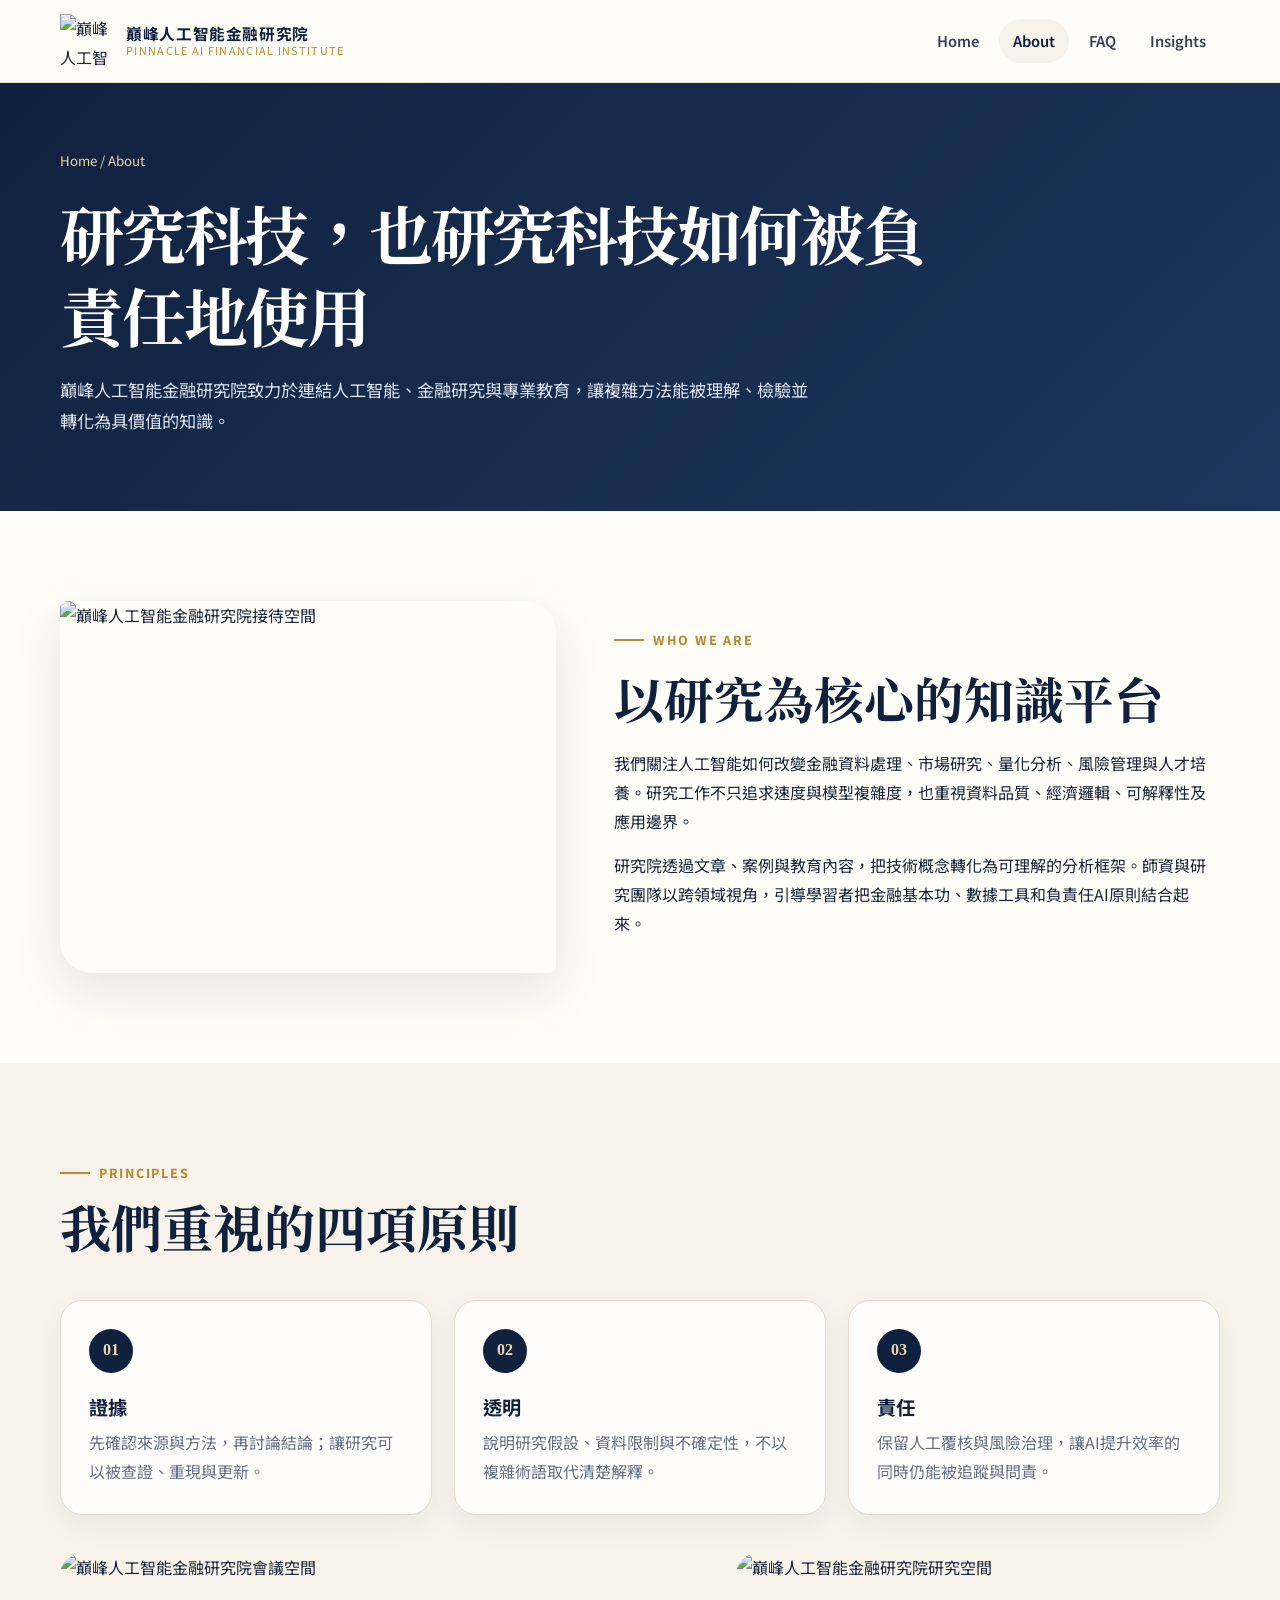
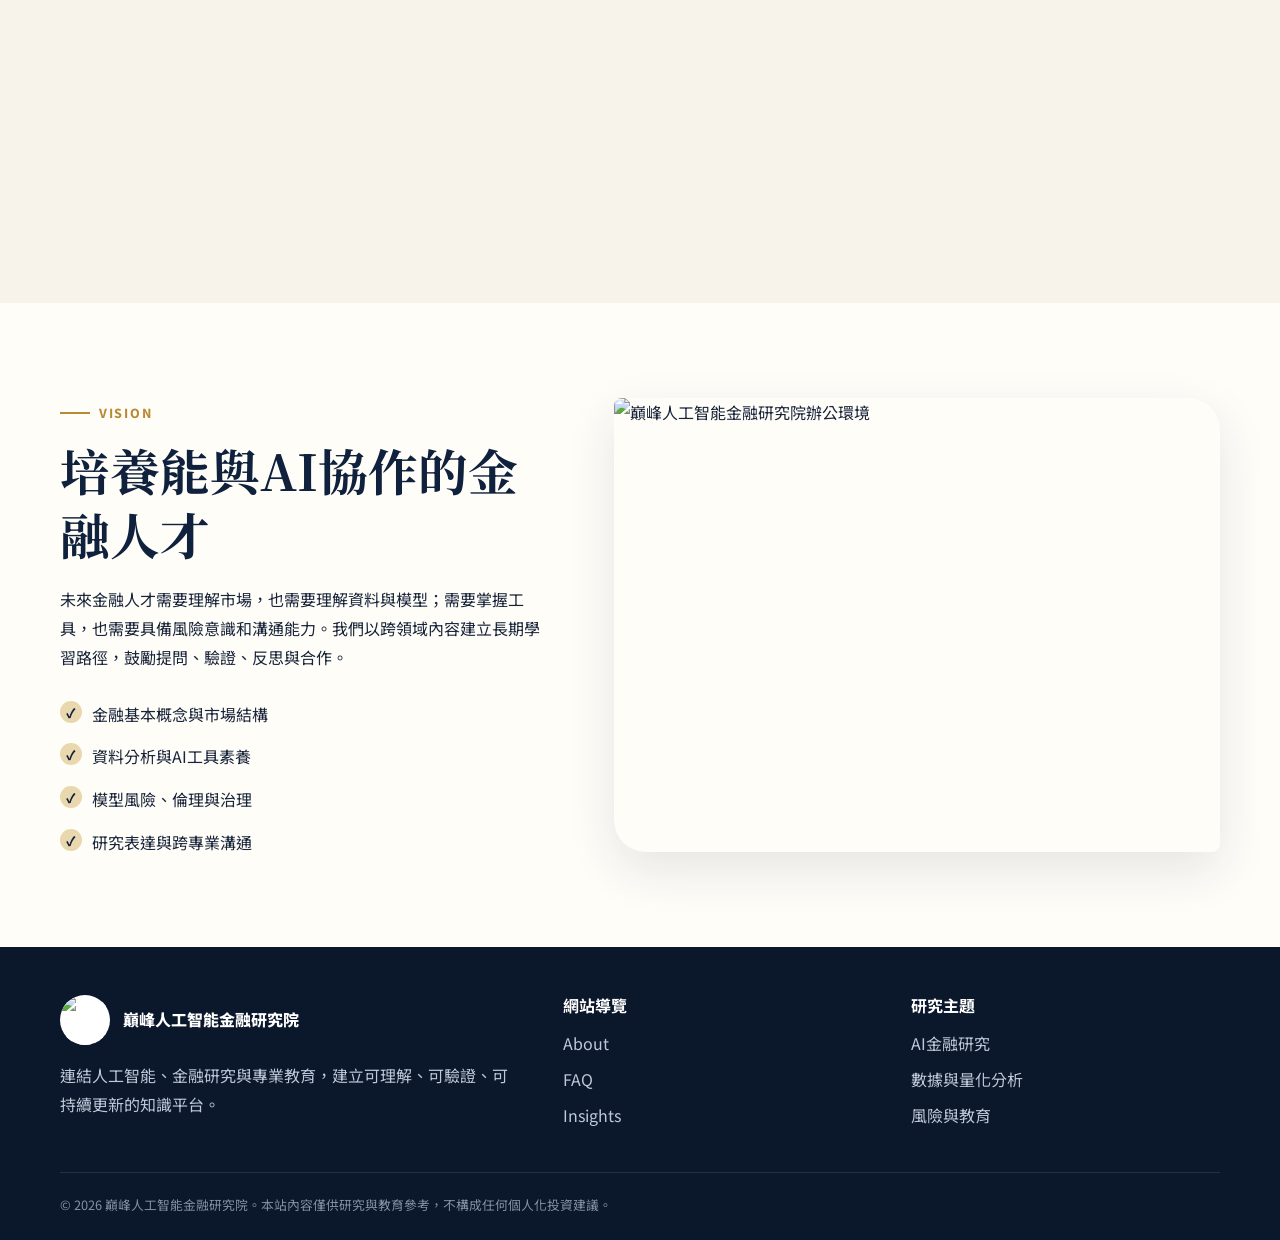
==== about.html @ 0f73ac07 "Add files via upload" ====
<!doctype html><html lang="zh-Hant"><head>
<meta charset="utf-8"><meta name="viewport" content="width=device-width,initial-scale=1">
<title>About｜關於巔峰人工智能金融研究院</title><meta name="description" content="認識巔峰人工智能金融研究院的研究定位、方法原則與人工智能金融人才培養方向。"><link rel="canonical" href="https://pinnacleaiinsititute.github.io/about.html">
<meta property="og:locale" content="zh_TW"><meta property="og:type" content="website"><meta property="og:title" content="About｜關於巔峰人工智能金融研究院"><meta property="og:description" content="認識巔峰人工智能金融研究院的研究定位、方法原則與人工智能金融人才培養方向。"><meta property="og:url" content="https://pinnacleaiinsititute.github.io/about.html"><meta property="og:image" content="https://pinnacleaiinsititute.github.io/images/2.png">
<meta name="twitter:card" content="summary_large_image"><meta name="theme-color" content="#10213d">
<link rel="preconnect" href="https://fonts.googleapis.com"><link rel="preconnect" href="https://fonts.gstatic.com" crossorigin><link href="https://fonts.googleapis.com/css2?family=Noto+Sans+TC:wght@400;500;600;700;800&family=Noto+Serif+TC:wght@600;700&display=swap" rel="stylesheet"><link rel="stylesheet" href="assets/css/style.css"><script type="application/ld+json">{"@context":"https://schema.org","@type":"ResearchOrganization","name":"巔峰人工智能金融研究院","url":"https://pinnacleaiinsititute.github.io","logo":"https://pinnacleaiinsititute.github.io/images/LOGO.png","description":"聚焦人工智能金融研究、數據分析、風險管理與專業教育的研究平台。"}</script></head><body>
<a class="skip-link" href="#main">跳至主要內容</a>
<header class="site-header"><div class="container nav-wrap">
  <a class="brand" href="index.html"><img src="images/LOGO.png" alt="巔峰人工智能金融研究院標誌"><span class="brand-text"><strong>巔峰人工智能金融研究院</strong><small>Pinnacle AI Financial Institute</small></span></a>
  <button class="nav-toggle" type="button" aria-label="開啟選單" aria-expanded="false">☰</button>
  <nav class="site-nav" aria-label="主要導覽">
    <a href="index.html" >Home</a>
    <a href="about.html" aria-current="page">About</a>
    <a href="faq.html" >FAQ</a>
    <a href="insights.html" >Insights</a>
  </nav>
</div></header><main id="main"><section class="page-hero"><div class="container"><div class="breadcrumbs"><a href="index.html">Home</a> / About</div><h1>研究科技，也研究科技如何被負責任地使用</h1><p>巔峰人工智能金融研究院致力於連結人工智能、金融研究與專業教育，讓複雜方法能被理解、檢驗並轉化為具價值的知識。</p></div></section><section class="section"><div class="container split"><div class="split-media"><img src="images/2.png" alt="巔峰人工智能金融研究院接待空間"></div><div class="split-content"><span class="eyebrow">Who We Are</span><h2>以研究為核心的知識平台</h2><p>我們關注人工智能如何改變金融資料處理、市場研究、量化分析、風險管理與人才培養。研究工作不只追求速度與模型複雜度，也重視資料品質、經濟邏輯、可解釋性及應用邊界。</p><p>研究院透過文章、案例與教育內容，把技術概念轉化為可理解的分析框架。師資與研究團隊以跨領域視角，引導學習者把金融基本功、數據工具和負責任AI原則結合起來。</p></div></div></section><section class="section section-soft"><div class="container"><div class="section-head"><div><span class="eyebrow">Principles</span><h2>我們重視的四項原則</h2></div></div><div class="cards"><article class="card"><span class="card-number">01</span><h3>證據</h3><p>先確認來源與方法，再討論結論；讓研究可以被查證、重現與更新。</p></article><article class="card"><span class="card-number">02</span><h3>透明</h3><p>說明研究假設、資料限制與不確定性，不以複雜術語取代清楚解釋。</p></article><article class="card"><span class="card-number">03</span><h3>責任</h3><p>保留人工覆核與風險治理，讓AI提升效率的同時仍能被追蹤與問責。</p></article></div><div class="about-gallery"><img src="images/5.png" alt="巔峰人工智能金融研究院會議空間"><img src="images/6.png" alt="巔峰人工智能金融研究院研究空間"></div></div></section><section class="section"><div class="container split"><div class="split-content"><span class="eyebrow">Vision</span><h2>培養能與AI協作的金融人才</h2><p>未來金融人才需要理解市場，也需要理解資料與模型；需要掌握工具，也需要具備風險意識和溝通能力。我們以跨領域內容建立長期學習路徑，鼓勵提問、驗證、反思與合作。</p><ul class="check-list"><li>金融基本概念與市場結構</li><li>資料分析與AI工具素養</li><li>模型風險、倫理與治理</li><li>研究表達與跨專業溝通</li></ul></div><div class="split-media"><img src="images/8.png" alt="巔峰人工智能金融研究院辦公環境"></div></div></section></main>
<footer class="site-footer"><div class="container">
  <div class="footer-grid"><div><a class="footer-brand" href="index.html"><img src="images/LOGO.png" alt="巔峰人工智能金融研究院標誌">巔峰人工智能金融研究院</a><p>連結人工智能、金融研究與專業教育，建立可理解、可驗證、可持續更新的知識平台。</p></div>
  <div><h3>網站導覽</h3><div class="footer-links"><a href="about.html">About</a><a href="faq.html">FAQ</a><a href="insights.html">Insights</a></div></div>
  <div><h3>研究主題</h3><div class="footer-links"><span>AI金融研究</span><span>數據與量化分析</span><span>風險與教育</span></div></div></div>
  <div class="footer-bottom">© <span data-year></span> 巔峰人工智能金融研究院。本站內容僅供研究與教育參考，不構成任何個人化投資建議。</div>
</div></footer><script src="assets/js/main.js"></script></body></html>
---- assets/css/style.css ----
:root {
  --navy: #10213d;
  --navy-soft: #1d365d;
  --gold: #b88a35;
  --gold-light: #e9d7ad;
  --ivory: #f7f3ea;
  --paper: #fffdf8;
  --ink: #18243a;
  --muted: #667085;
  --line: #e4dccb;
  --shadow: 0 18px 50px rgba(16, 33, 61, .11);
  --radius: 22px;
}

* { box-sizing: border-box; }
html { scroll-behavior: smooth; }
body {
  margin: 0;
  color: var(--ink);
  background: var(--paper);
  font-family: "Noto Sans TC", "PingFang TC", "Microsoft JhengHei", sans-serif;
  line-height: 1.8;
}
a { color: inherit; text-decoration: none; }
img { display: block; max-width: 100%; }
.container { width: min(1160px, calc(100% - 40px)); margin-inline: auto; }
.skip-link { position: fixed; top: -60px; left: 16px; z-index: 99; padding: 10px 16px; background: var(--navy); color: white; }
.skip-link:focus { top: 16px; }

.site-header {
  position: sticky;
  top: 0;
  z-index: 50;
  background: rgba(255, 253, 248, .93);
  backdrop-filter: blur(18px);
  border-bottom: 1px solid rgba(184, 138, 53, .18);
}
.nav-wrap { min-height: 82px; display: flex; align-items: center; justify-content: space-between; gap: 24px; }
.brand { display: flex; align-items: center; gap: 12px; min-width: 0; }
.brand img { width: 54px; height: 54px; object-fit: contain; }
.brand-text { display: grid; line-height: 1.25; }
.brand-text strong { color: var(--navy); letter-spacing: .04em; font-size: .98rem; }
.brand-text small { color: var(--gold); font-size: .68rem; letter-spacing: .12em; text-transform: uppercase; }
.nav-toggle { display: none; border: 1px solid var(--line); border-radius: 10px; background: white; color: var(--navy); padding: 8px 11px; font-size: 1.3rem; cursor: pointer; }
.site-nav { display: flex; align-items: center; gap: 6px; }
.site-nav a { padding: 9px 14px; border-radius: 999px; color: #35415a; font-size: .92rem; font-weight: 600; }
.site-nav a:hover, .site-nav a[aria-current="page"] { color: var(--navy); background: var(--ivory); }

.hero { position: relative; overflow: hidden; padding: 72px 0 84px; background: linear-gradient(135deg, #fbf8f1 0%, #fff 52%, #f0e6cf 100%); }
.hero::before { content: ""; position: absolute; width: 420px; height: 420px; border: 1px solid rgba(184,138,53,.2); border-radius: 50%; right: -150px; top: -160px; box-shadow: 0 0 0 55px rgba(184,138,53,.04), 0 0 0 110px rgba(184,138,53,.025); }
.hero-grid { position: relative; display: grid; grid-template-columns: 1.05fr .95fr; gap: 58px; align-items: center; }
.eyebrow { display: inline-flex; align-items: center; gap: 9px; color: var(--gold); font-weight: 800; font-size: .78rem; letter-spacing: .14em; text-transform: uppercase; }
.eyebrow::before { content: ""; width: 30px; height: 2px; background: var(--gold); }
h1, h2, h3 { color: var(--navy); line-height: 1.28; margin-top: 0; }
h1 { font-family: "Noto Serif TC", serif; font-size: clamp(2.35rem, 5vw, 4.6rem); letter-spacing: -.035em; margin: 19px 0 22px; }
.hero h1 span { color: var(--gold); }
.lead { font-size: clamp(1.05rem, 2vw, 1.24rem); color: #4d5a70; max-width: 650px; }
.hero-actions { display: flex; gap: 12px; flex-wrap: wrap; margin-top: 30px; }
.btn { display: inline-flex; align-items: center; justify-content: center; min-height: 48px; padding: 10px 22px; border-radius: 999px; font-weight: 800; transition: .2s ease; }
.btn-primary { background: var(--navy); color: white; box-shadow: 0 10px 28px rgba(16,33,61,.18); }
.btn-secondary { border: 1px solid var(--line); background: rgba(255,255,255,.8); color: var(--navy); }
.btn:hover { transform: translateY(-2px); }
.hero-visual { position: relative; }
.hero-visual img { width: 100%; aspect-ratio: 16/10; object-fit: cover; border-radius: 32px 6px 32px 6px; box-shadow: var(--shadow); }
.hero-note { position: absolute; left: -24px; bottom: -22px; max-width: 280px; padding: 18px 22px; border-left: 4px solid var(--gold); background: white; box-shadow: var(--shadow); border-radius: 6px 16px 16px 6px; }
.hero-note strong { color: var(--navy); display: block; }
.hero-note span { color: var(--muted); font-size: .86rem; }

.section { padding: 90px 0; }
.section-soft { background: var(--ivory); }
.section-head { display: flex; align-items: end; justify-content: space-between; gap: 28px; margin-bottom: 40px; }
.section-head h2 { font-family: "Noto Serif TC", serif; font-size: clamp(2rem, 4vw, 3.2rem); margin: 10px 0 0; }
.section-head p { max-width: 540px; color: var(--muted); margin: 0; }
.cards { display: grid; grid-template-columns: repeat(3, 1fr); gap: 22px; }
.card { padding: 28px; border: 1px solid var(--line); border-radius: var(--radius); background: rgba(255,255,255,.85); box-shadow: 0 10px 30px rgba(16,33,61,.05); }
.card-number { display: grid; place-items: center; width: 44px; height: 44px; margin-bottom: 22px; border-radius: 50%; background: var(--navy); color: var(--gold-light); font-family: Georgia, serif; font-weight: 700; }
.card h3 { font-size: 1.2rem; margin-bottom: 9px; }
.card p { color: var(--muted); margin: 0; }

.split { display: grid; grid-template-columns: .9fr 1.1fr; gap: 58px; align-items: center; }
.split-media { position: relative; }
.split-media img { width: 100%; aspect-ratio: 4/3; object-fit: cover; border-radius: 8px 32px 8px 32px; box-shadow: var(--shadow); }
.split-content h2 { font-family: "Noto Serif TC", serif; font-size: clamp(2rem, 4vw, 3.1rem); margin: 14px 0 20px; }
.check-list { list-style: none; margin: 28px 0 0; padding: 0; display: grid; gap: 14px; }
.check-list li { position: relative; padding-left: 32px; }
.check-list li::before { content: "✓"; position: absolute; left: 0; top: 1px; width: 22px; height: 22px; display: grid; place-items: center; border-radius: 50%; background: var(--gold-light); color: var(--navy); font-size: .8rem; font-weight: 900; }

.insight-grid { display: grid; grid-template-columns: repeat(2, 1fr); gap: 24px; }
.insight-card { overflow: hidden; border: 1px solid var(--line); background: white; border-radius: var(--radius); transition: .2s ease; }
.insight-card:hover { transform: translateY(-4px); box-shadow: var(--shadow); }
.insight-card img { width: 100%; aspect-ratio: 16/9; object-fit: cover; background: var(--ivory); }
.insight-card-body { padding: 24px; }
.meta { color: var(--gold); font-size: .76rem; font-weight: 800; letter-spacing: .08em; text-transform: uppercase; }
.insight-card h2, .insight-card h3 { font-size: 1.28rem; margin: 8px 0 10px; }
.insight-card p { color: var(--muted); margin: 0 0 16px; }
.text-link { color: var(--navy); font-weight: 800; }
.text-link::after { content: " →"; color: var(--gold); }

.page-hero { padding: 66px 0 58px; background: linear-gradient(135deg, var(--navy), var(--navy-soft)); color: white; }
.page-hero h1 { color: white; font-size: clamp(2.2rem, 5vw, 4rem); max-width: 900px; margin-bottom: 18px; }
.page-hero p { color: #dfe6f1; max-width: 760px; font-size: 1.08rem; }
.breadcrumbs { color: var(--gold-light); font-size: .83rem; margin-bottom: 16px; }
.breadcrumbs a:hover { text-decoration: underline; }
.about-gallery { display: grid; grid-template-columns: 1.15fr .85fr; gap: 20px; margin-top: 38px; }
.about-gallery img { width: 100%; height: 100%; min-height: 260px; object-fit: cover; border-radius: var(--radius); }

.faq-list { max-width: 920px; margin: 0 auto; display: grid; gap: 14px; }
.faq-item { border: 1px solid var(--line); border-radius: 16px; background: white; overflow: hidden; }
.faq-item summary { list-style: none; cursor: pointer; position: relative; padding: 21px 58px 21px 22px; color: var(--navy); font-weight: 800; }
.faq-item summary::-webkit-details-marker { display: none; }
.faq-item summary::after { content: "+"; position: absolute; right: 22px; top: 16px; width: 32px; height: 32px; display: grid; place-items: center; border-radius: 50%; background: var(--ivory); color: var(--gold); font-size: 1.25rem; }
.faq-item[open] summary::after { content: "−"; }
.faq-answer { padding: 0 22px 22px; color: #536078; }
.faq-answer p { margin: 0; }

.article-shell { display: grid; grid-template-columns: minmax(0, 780px) 250px; gap: 54px; align-items: start; }
.article { min-width: 0; }
.article-cover { width: 100%; aspect-ratio: 16/9; object-fit: cover; border-radius: var(--radius); margin: 0 0 34px; background: var(--ivory); }
.article-body { font-size: 1.04rem; }
.article-body h2 { font-family: "Noto Serif TC", serif; font-size: 1.65rem; margin: 42px 0 15px; }
.article-body p { margin: 0 0 20px; color: #34425a; }
.article-body blockquote { margin: 32px 0; padding: 22px 26px; border-left: 4px solid var(--gold); background: var(--ivory); color: var(--navy); font-family: "Noto Serif TC", serif; font-size: 1.16rem; }
.article-aside { position: sticky; top: 112px; padding: 24px; border: 1px solid var(--line); border-radius: 18px; background: var(--ivory); }
.article-aside h3 { font-size: 1rem; }
.article-aside a { display: block; padding: 9px 0; border-top: 1px solid var(--line); color: #536078; font-size: .9rem; }
.article-nav { margin-top: 50px; padding-top: 24px; border-top: 1px solid var(--line); display: flex; justify-content: space-between; gap: 18px; }

.cta { padding: 62px 0; background: var(--navy); color: white; }
.cta-inner { display: flex; align-items: center; justify-content: space-between; gap: 36px; }
.cta h2 { color: white; font-family: "Noto Serif TC", serif; font-size: clamp(1.8rem, 4vw, 2.8rem); margin-bottom: 8px; }
.cta p { color: #ccd6e6; margin: 0; }
.cta .btn { background: var(--gold-light); color: var(--navy); white-space: nowrap; }
.site-footer { padding: 48px 0 24px; background: #0b172b; color: #bdc8d8; }
.footer-grid { display: grid; grid-template-columns: 1.5fr 1fr 1fr; gap: 40px; }
.footer-brand { display: flex; align-items: center; gap: 13px; color: white; font-weight: 800; }
.footer-brand img { width: 50px; height: 50px; object-fit: contain; background: white; border-radius: 50%; }
.footer-grid h3 { color: white; font-size: 1rem; margin-bottom: 14px; }
.footer-links { display: grid; gap: 7px; }
.footer-links a:hover { color: var(--gold-light); }
.footer-bottom { margin-top: 38px; padding-top: 20px; border-top: 1px solid rgba(255,255,255,.1); font-size: .8rem; color: #8290a5; }

@media (max-width: 900px) {
  .nav-toggle { display: block; }
  .site-nav { display: none; position: absolute; left: 20px; right: 20px; top: 72px; padding: 14px; flex-direction: column; align-items: stretch; background: white; border: 1px solid var(--line); border-radius: 16px; box-shadow: var(--shadow); }
  .site-nav.open { display: flex; }
  .hero-grid, .split, .article-shell { grid-template-columns: 1fr; }
  .hero-visual { margin-top: 20px; }
  .hero-note { left: 18px; }
  .cards { grid-template-columns: 1fr; }
  .article-aside { position: static; }
}
@media (max-width: 680px) {
  .container { width: min(100% - 28px, 1160px); }
  .brand-text strong { font-size: .82rem; }
  .brand-text small { display: none; }
  .hero { padding-top: 48px; }
  .section { padding: 66px 0; }
  .section-head, .cta-inner { align-items: flex-start; flex-direction: column; }
  .insight-grid, .about-gallery, .footer-grid { grid-template-columns: 1fr; }
  .hero-note { position: relative; left: auto; bottom: auto; margin: -12px 14px 0; }
  .article-nav { flex-direction: column; }
}
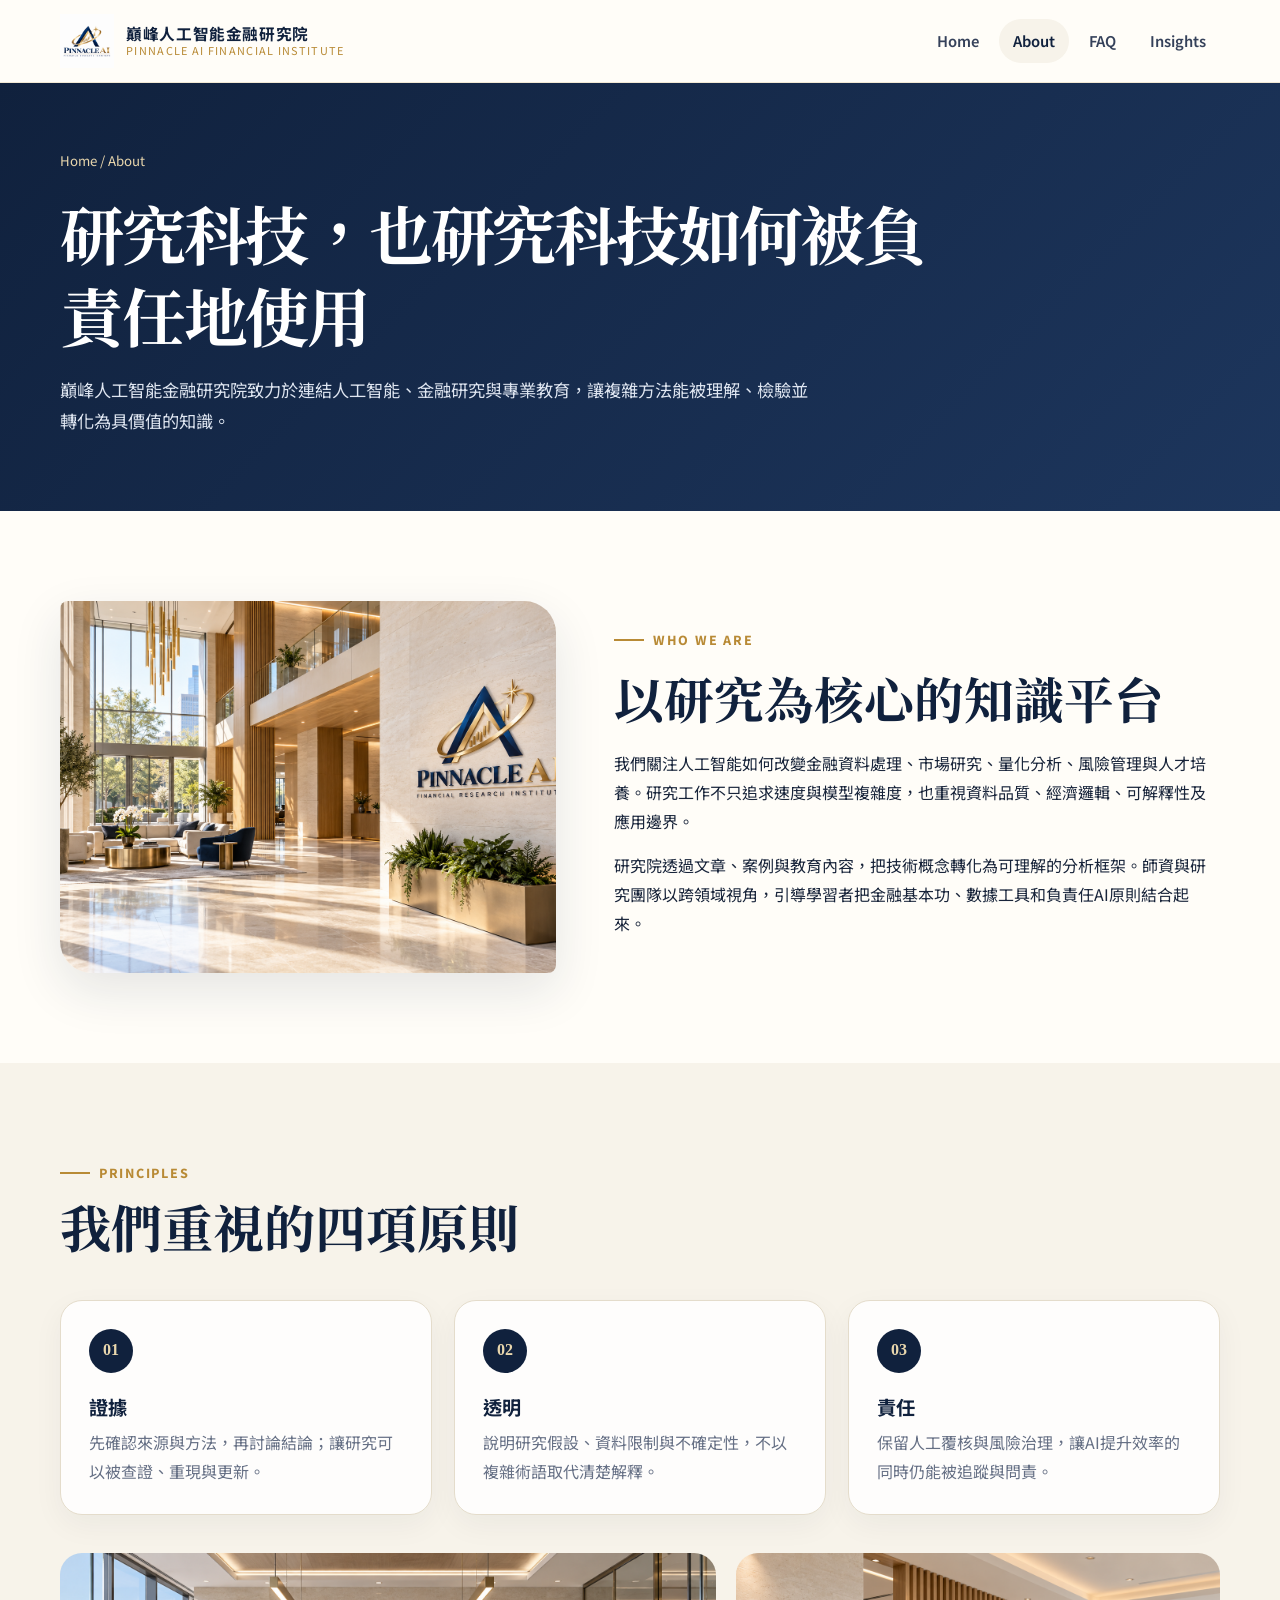
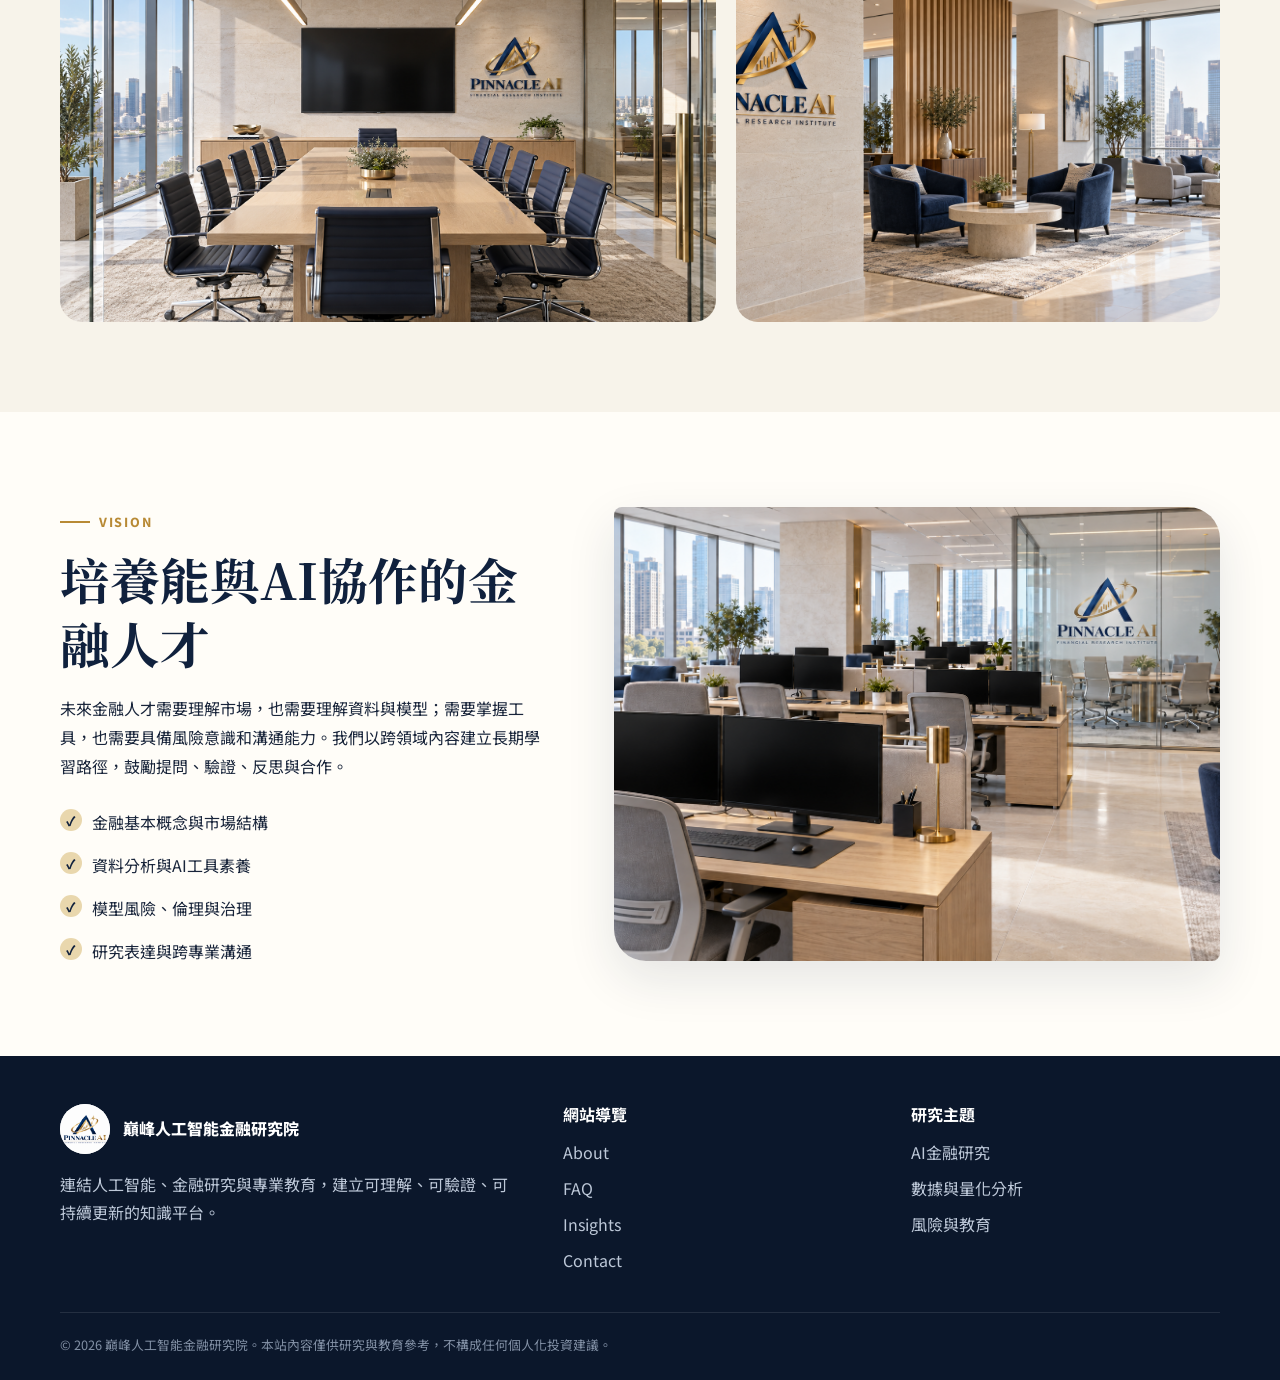
==== commit 2ec14fa0: "Add 'Contact' link to footer navigation" ====
--- a/about.html
+++ b/about.html
@@ -17,7 +17,7 @@
 </div></header><main id="main"><section class="page-hero"><div class="container"><div class="breadcrumbs"><a href="index.html">Home</a> / About</div><h1>研究科技，也研究科技如何被負責任地使用</h1><p>巔峰人工智能金融研究院致力於連結人工智能、金融研究與專業教育，讓複雜方法能被理解、檢驗並轉化為具價值的知識。</p></div></section><section class="section"><div class="container split"><div class="split-media"><img src="images/2.png" alt="巔峰人工智能金融研究院接待空間"></div><div class="split-content"><span class="eyebrow">Who We Are</span><h2>以研究為核心的知識平台</h2><p>我們關注人工智能如何改變金融資料處理、市場研究、量化分析、風險管理與人才培養。研究工作不只追求速度與模型複雜度，也重視資料品質、經濟邏輯、可解釋性及應用邊界。</p><p>研究院透過文章、案例與教育內容，把技術概念轉化為可理解的分析框架。師資與研究團隊以跨領域視角，引導學習者把金融基本功、數據工具和負責任AI原則結合起來。</p></div></div></section><section class="section section-soft"><div class="container"><div class="section-head"><div><span class="eyebrow">Principles</span><h2>我們重視的四項原則</h2></div></div><div class="cards"><article class="card"><span class="card-number">01</span><h3>證據</h3><p>先確認來源與方法，再討論結論；讓研究可以被查證、重現與更新。</p></article><article class="card"><span class="card-number">02</span><h3>透明</h3><p>說明研究假設、資料限制與不確定性，不以複雜術語取代清楚解釋。</p></article><article class="card"><span class="card-number">03</span><h3>責任</h3><p>保留人工覆核與風險治理，讓AI提升效率的同時仍能被追蹤與問責。</p></article></div><div class="about-gallery"><img src="images/5.png" alt="巔峰人工智能金融研究院會議空間"><img src="images/6.png" alt="巔峰人工智能金融研究院研究空間"></div></div></section><section class="section"><div class="container split"><div class="split-content"><span class="eyebrow">Vision</span><h2>培養能與AI協作的金融人才</h2><p>未來金融人才需要理解市場，也需要理解資料與模型；需要掌握工具，也需要具備風險意識和溝通能力。我們以跨領域內容建立長期學習路徑，鼓勵提問、驗證、反思與合作。</p><ul class="check-list"><li>金融基本概念與市場結構</li><li>資料分析與AI工具素養</li><li>模型風險、倫理與治理</li><li>研究表達與跨專業溝通</li></ul></div><div class="split-media"><img src="images/8.png" alt="巔峰人工智能金融研究院辦公環境"></div></div></section></main>
 <footer class="site-footer"><div class="container">
   <div class="footer-grid"><div><a class="footer-brand" href="index.html"><img src="images/LOGO.png" alt="巔峰人工智能金融研究院標誌">巔峰人工智能金融研究院</a><p>連結人工智能、金融研究與專業教育，建立可理解、可驗證、可持續更新的知識平台。</p></div>
-  <div><h3>網站導覽</h3><div class="footer-links"><a href="about.html">About</a><a href="faq.html">FAQ</a><a href="insights.html">Insights</a></div></div>
+  <div><h3>網站導覽</h3><div class="footer-links"><a href="about.html">About</a><a href="faq.html">FAQ</a><a href="insights.html">Insights</a><a href="contact.html">Contact</a></div></div>
   <div><h3>研究主題</h3><div class="footer-links"><span>AI金融研究</span><span>數據與量化分析</span><span>風險與教育</span></div></div></div>
   <div class="footer-bottom">© <span data-year></span> 巔峰人工智能金融研究院。本站內容僅供研究與教育參考，不構成任何個人化投資建議。</div>
-</div></footer><script src="assets/js/main.js"></script></body></html>+</div></footer><script src="assets/js/main.js"></script></body></html>
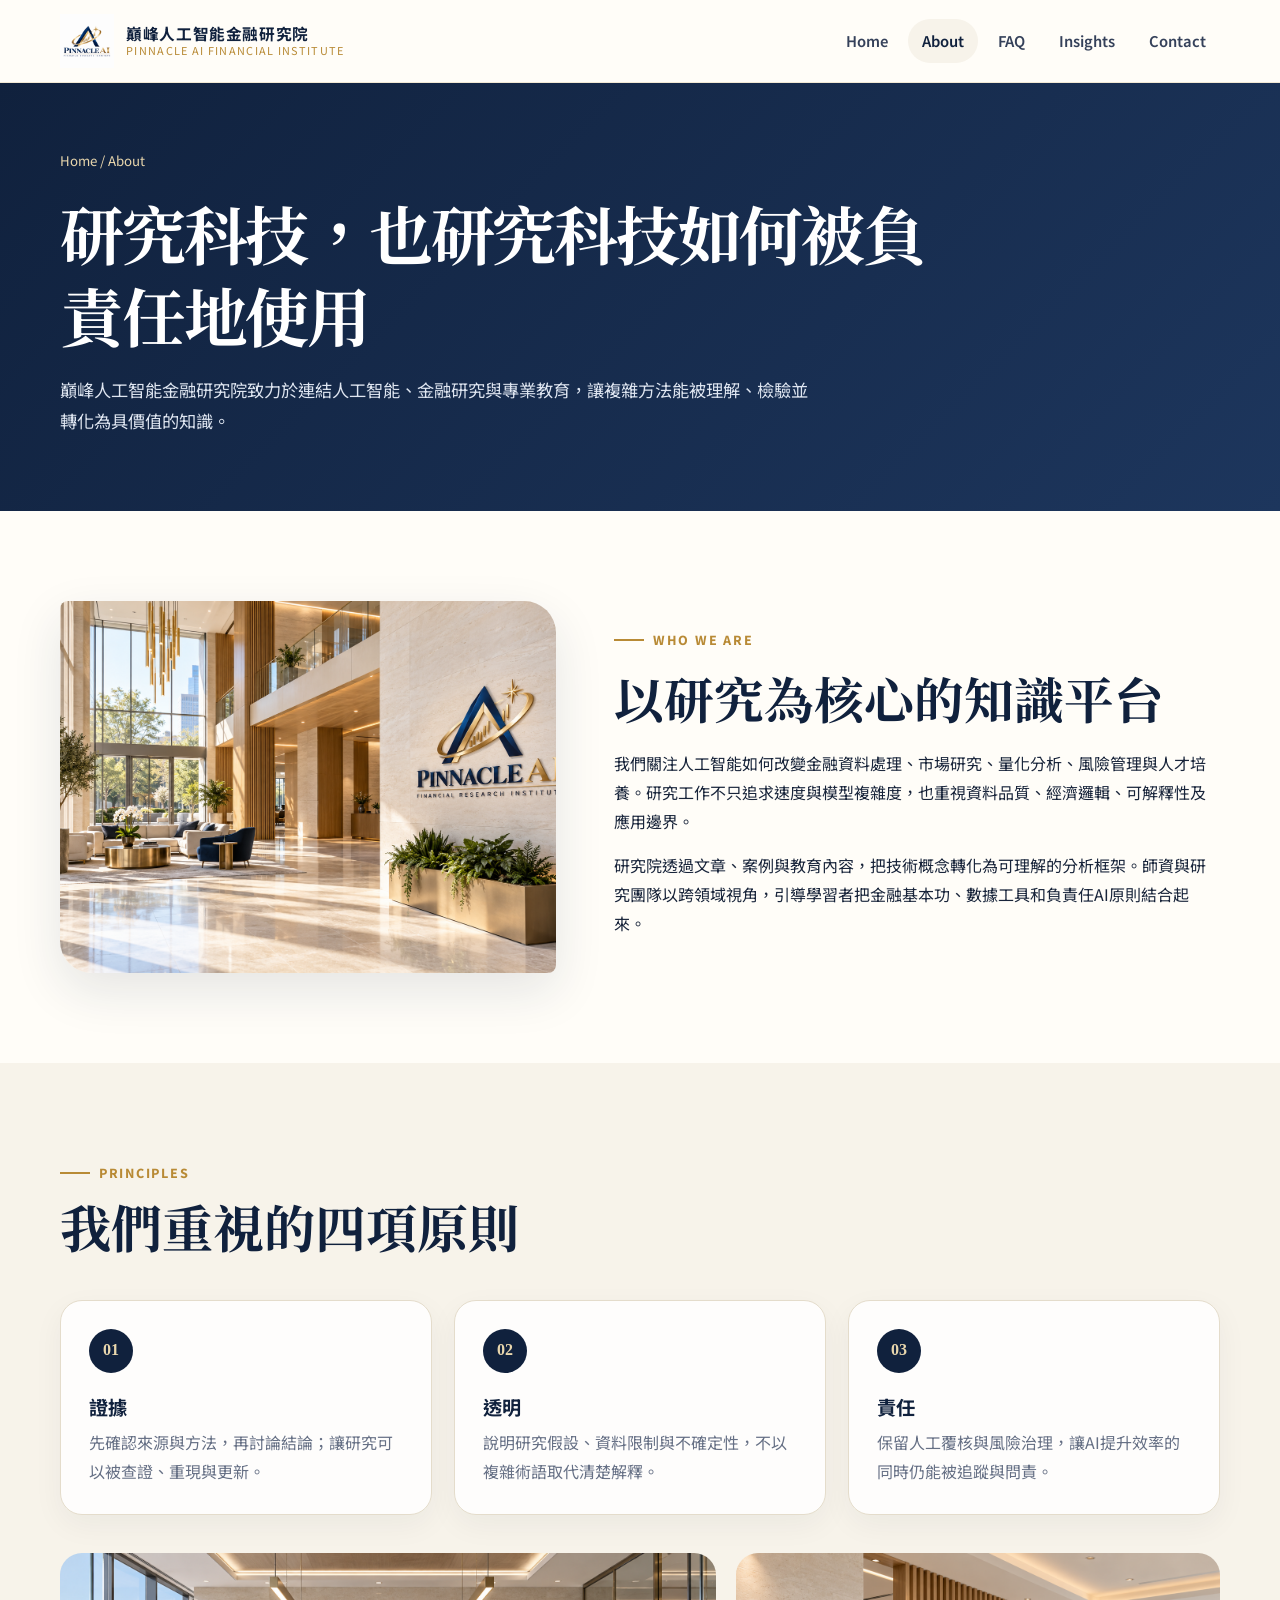
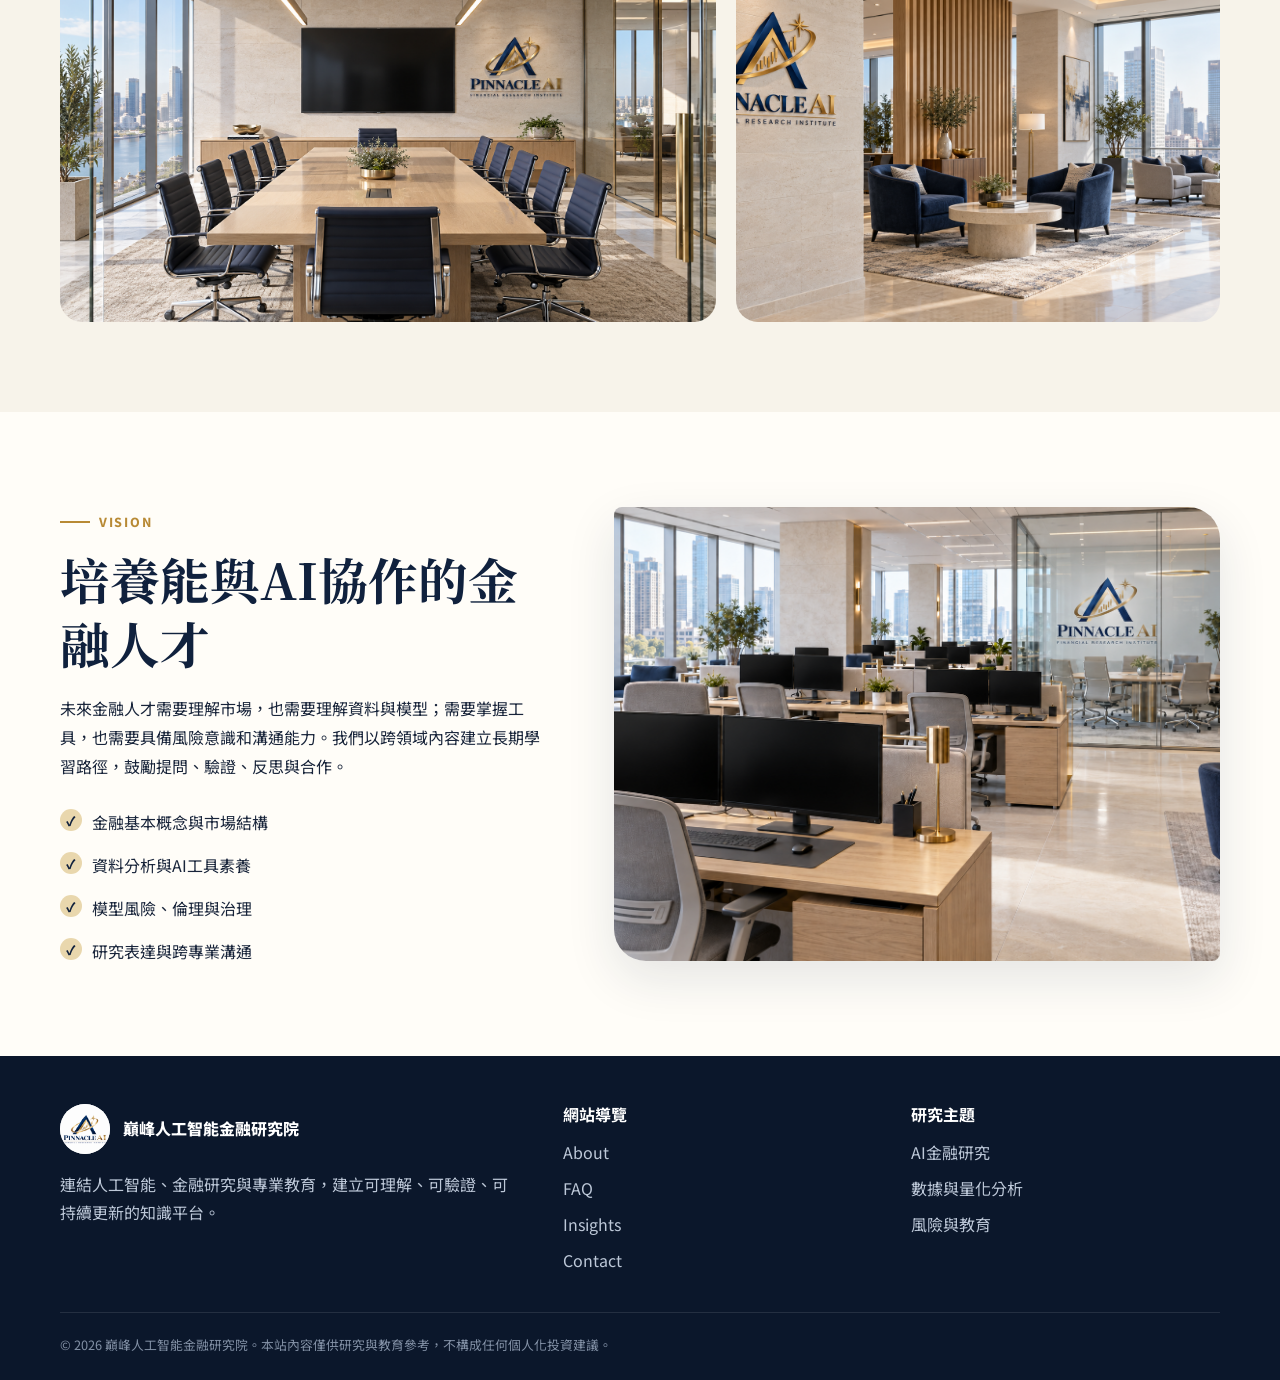
==== commit f6ee8313: "Add Contact link to navigation in about.html Added a link to the Contact page in the navigation." ====
--- a/about.html
+++ b/about.html
@@ -13,6 +13,7 @@
     <a href="about.html" aria-current="page">About</a>
     <a href="faq.html" >FAQ</a>
     <a href="insights.html" >Insights</a>
+    <a href="../contact.html">Contact</a>
   </nav>
 </div></header><main id="main"><section class="page-hero"><div class="container"><div class="breadcrumbs"><a href="index.html">Home</a> / About</div><h1>研究科技，也研究科技如何被負責任地使用</h1><p>巔峰人工智能金融研究院致力於連結人工智能、金融研究與專業教育，讓複雜方法能被理解、檢驗並轉化為具價值的知識。</p></div></section><section class="section"><div class="container split"><div class="split-media"><img src="images/2.png" alt="巔峰人工智能金融研究院接待空間"></div><div class="split-content"><span class="eyebrow">Who We Are</span><h2>以研究為核心的知識平台</h2><p>我們關注人工智能如何改變金融資料處理、市場研究、量化分析、風險管理與人才培養。研究工作不只追求速度與模型複雜度，也重視資料品質、經濟邏輯、可解釋性及應用邊界。</p><p>研究院透過文章、案例與教育內容，把技術概念轉化為可理解的分析框架。師資與研究團隊以跨領域視角，引導學習者把金融基本功、數據工具和負責任AI原則結合起來。</p></div></div></section><section class="section section-soft"><div class="container"><div class="section-head"><div><span class="eyebrow">Principles</span><h2>我們重視的四項原則</h2></div></div><div class="cards"><article class="card"><span class="card-number">01</span><h3>證據</h3><p>先確認來源與方法，再討論結論；讓研究可以被查證、重現與更新。</p></article><article class="card"><span class="card-number">02</span><h3>透明</h3><p>說明研究假設、資料限制與不確定性，不以複雜術語取代清楚解釋。</p></article><article class="card"><span class="card-number">03</span><h3>責任</h3><p>保留人工覆核與風險治理，讓AI提升效率的同時仍能被追蹤與問責。</p></article></div><div class="about-gallery"><img src="images/5.png" alt="巔峰人工智能金融研究院會議空間"><img src="images/6.png" alt="巔峰人工智能金融研究院研究空間"></div></div></section><section class="section"><div class="container split"><div class="split-content"><span class="eyebrow">Vision</span><h2>培養能與AI協作的金融人才</h2><p>未來金融人才需要理解市場，也需要理解資料與模型；需要掌握工具，也需要具備風險意識和溝通能力。我們以跨領域內容建立長期學習路徑，鼓勵提問、驗證、反思與合作。</p><ul class="check-list"><li>金融基本概念與市場結構</li><li>資料分析與AI工具素養</li><li>模型風險、倫理與治理</li><li>研究表達與跨專業溝通</li></ul></div><div class="split-media"><img src="images/8.png" alt="巔峰人工智能金融研究院辦公環境"></div></div></section></main>
 <footer class="site-footer"><div class="container">
